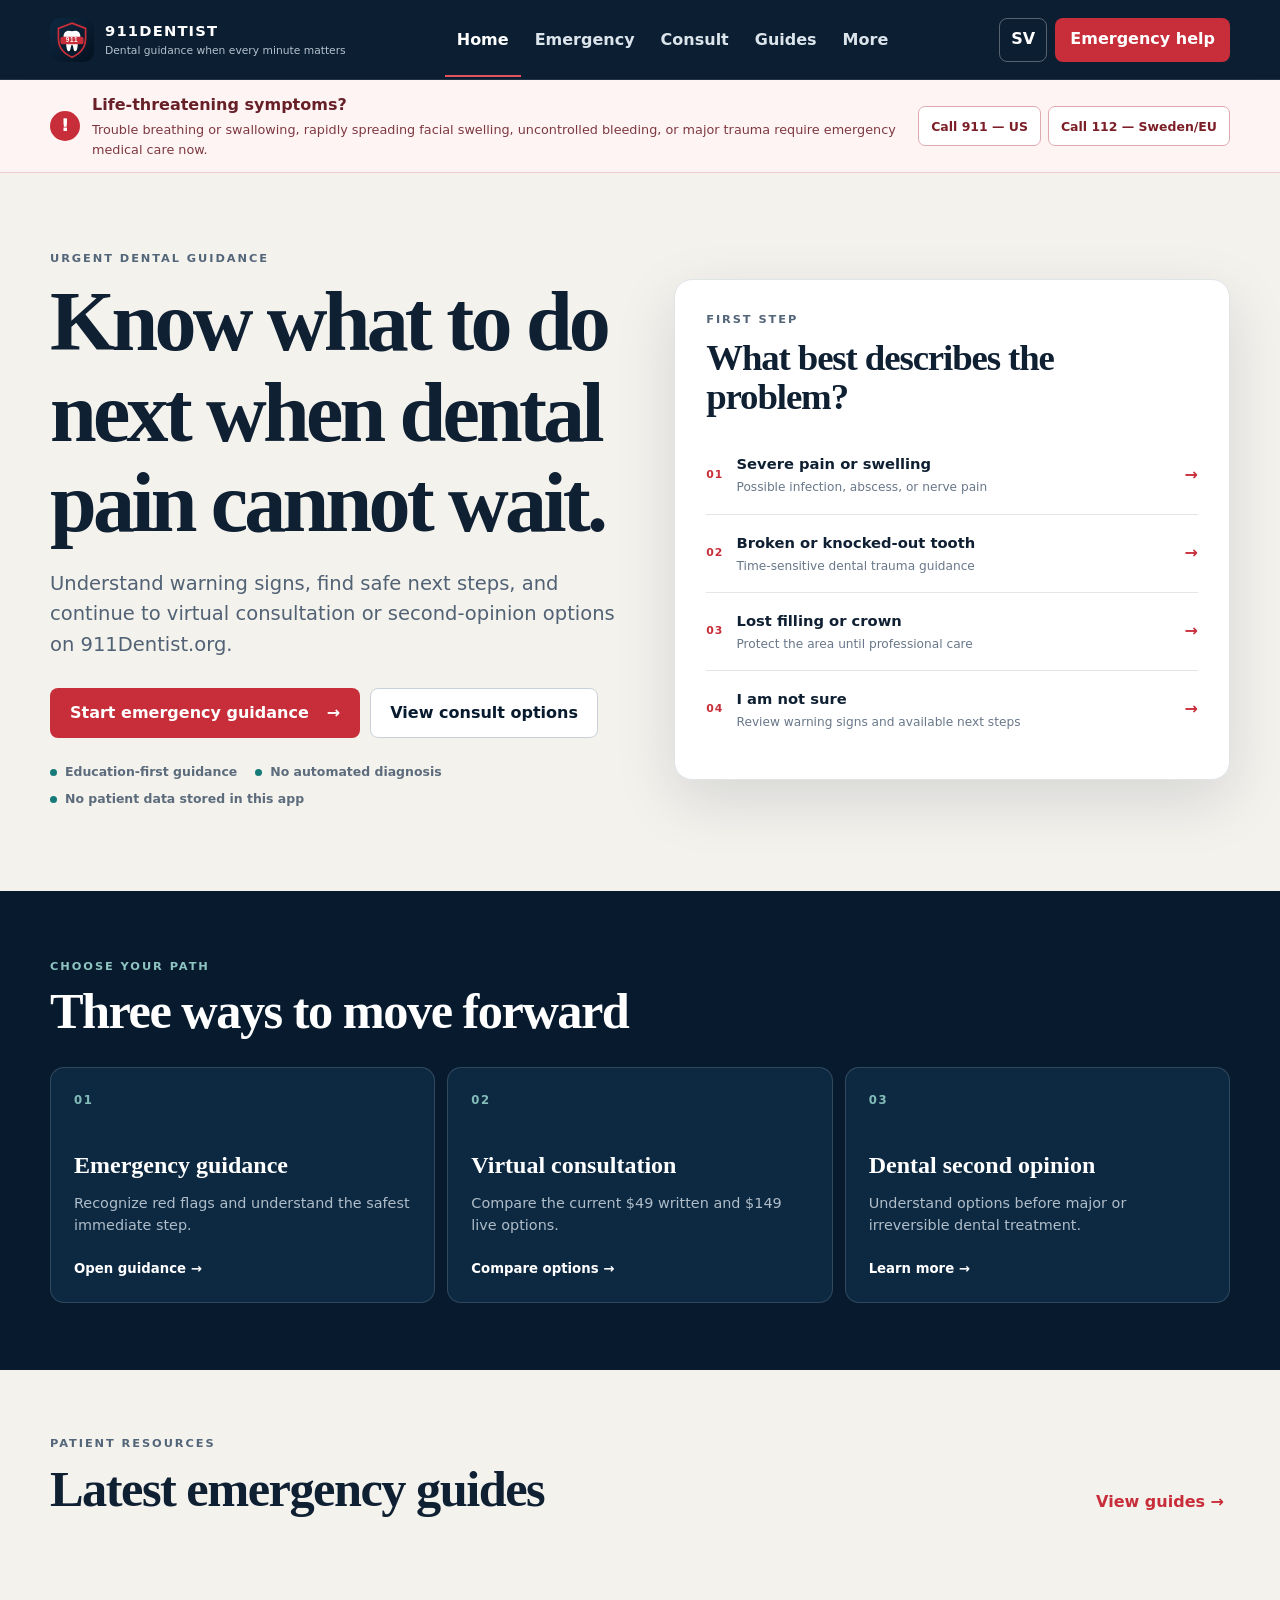
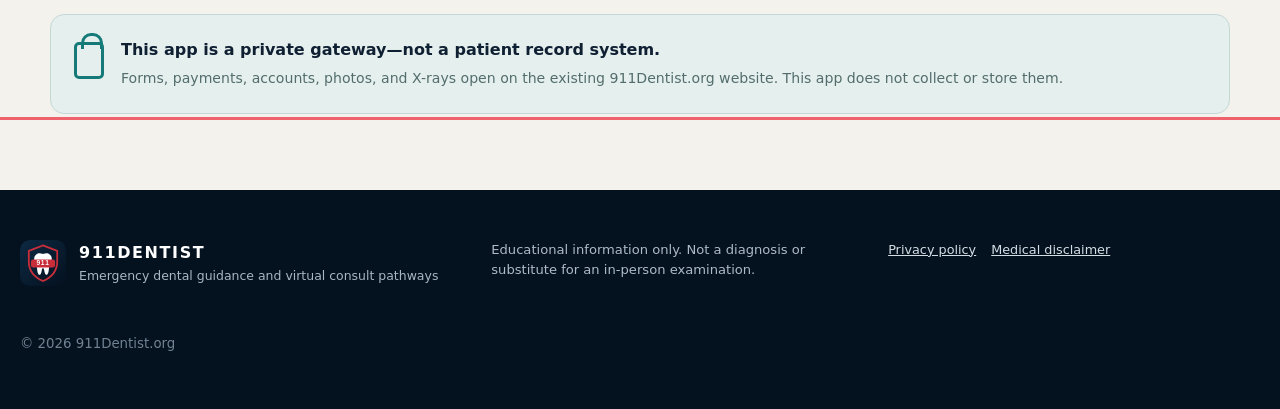
==== index.html @ ff8b6c86 "Add Treatment Plan Decoder card to Guides tab" ====
<!doctype html>
<html lang="en" dir="ltr">
<head>
  <meta charset="UTF-8">
  <meta name="viewport" content="width=device-width, initial-scale=1, viewport-fit=cover">
  <meta name="theme-color" content="#071a2e">
  <meta name="description" content="Installable access to 911Dentist emergency dental guidance, virtual consults, second opinions, and patient resources.">
  <meta name="robots" content="noindex,follow">
  <meta name="referrer" content="strict-origin-when-cross-origin">
  <meta http-equiv="Content-Security-Policy" content="default-src 'self'; img-src 'self' https://911dentist.org data:; style-src 'self'; script-src 'self'; connect-src 'self' https://911dentist.org; font-src 'self'; object-src 'none'; base-uri 'self'; form-action 'none'; upgrade-insecure-requests">
  <meta property="og:title" content="911Dentist — Emergency Dental Guidance">
  <meta property="og:description" content="Know what to do next when dental pain cannot wait.">
  <meta property="og:type" content="website">
  <link rel="canonical" href="https://911dentist.org/">
  <link rel="manifest" href="manifest.webmanifest">
  <link rel="icon" href="icons/icon.svg" type="image/svg+xml">
  <link rel="apple-touch-icon" sizes="180x180" href="icons/apple-touch-icon.png">
  <link rel="stylesheet" href="styles.css">
  <title>911Dentist — Emergency Dental Guidance</title>
</head>
<body>
  <a class="skip-link" href="#main" data-i18n="skip">Skip to content</a>

  <header class="site-header">
    <button class="brand" data-view="home" aria-label="911Dentist home">
      <img src="icons/icon.svg" alt="" width="44" height="44">
      <span><b>911DENTIST</b><small data-i18n="brandLine">Dental guidance when every minute matters</small></span>
    </button>
    <nav class="desktop-nav" aria-label="Primary navigation"></nav>
    <div class="header-actions">
      <button id="languageToggle" class="language-toggle" aria-label="Byt språk till svenska">SV</button>
      <button class="header-help" data-view="emergency" data-i18n="helpNow">Emergency help</button>
    </div>
  </header>

  <main id="main" tabindex="-1">
    <section id="home" class="view active" aria-labelledby="homeTitle">
      <aside class="critical-banner" aria-labelledby="criticalTitle">
        <div class="section-wrap critical-inner">
          <span class="critical-mark" aria-hidden="true">!</span>
          <div>
            <b id="criticalTitle" data-i18n="criticalTitle">Life-threatening symptoms?</b>
            <p data-i18n="criticalCopy">Trouble breathing or swallowing, rapidly spreading facial swelling, uncontrolled bleeding, or major trauma require emergency medical care now.</p>
          </div>
          <div class="emergency-numbers">
            <a href="tel:911" data-i18n="call911">Call 911 — US</a>
            <a href="tel:112" data-i18n="call112">Call 112 — Sweden/EU</a>
          </div>
        </div>
      </aside>

      <div class="hero section-wrap">
        <div class="hero-copy">
          <p class="eyebrow" data-i18n="urgentGuidance">URGENT DENTAL GUIDANCE</p>
          <h1 id="homeTitle" data-i18n="heroTitle">Know what to do next when dental pain cannot wait.</h1>
          <p class="lead" data-i18n="heroCopy">Understand warning signs, find safe next steps, and continue to virtual consultation or second-opinion options on 911Dentist.org.</p>
          <div class="button-row">
            <button class="button primary" data-view="emergency"><span data-i18n="startEmergency">Start emergency guidance</span><span aria-hidden="true">→</span></button>
            <button class="button secondary" data-view="consult" data-i18n="consultOptions">View consult options</button>
          </div>
          <ul class="trust-list" aria-label="App privacy and safety">
            <li data-i18n="trustEducation">Education-first guidance</li>
            <li data-i18n="trustNoDiagnosis">No automated diagnosis</li>
            <li data-i18n="trustNoData">No patient data stored in this app</li>
          </ul>
        </div>

        <div class="decision-panel" aria-labelledby="decisionTitle">
          <p class="panel-label" data-i18n="firstStep">FIRST STEP</p>
          <h2 id="decisionTitle" data-i18n="decisionTitle">What best describes the problem?</h2>
          <div class="quick-list">
            <a href="https://911dentist.org/tooth-pain/" target="_blank" rel="noopener">
              <span class="number">01</span><span><b data-i18n="painSwelling">Severe pain or swelling</b><small data-i18n="painSwellingCopy">Possible infection, abscess, or nerve pain</small></span><span aria-hidden="true">→</span>
            </a>
            <a href="https://911dentist.org/broken-tooth/" target="_blank" rel="noopener">
              <span class="number">02</span><span><b data-i18n="brokenTooth">Broken or knocked-out tooth</b><small data-i18n="brokenToothCopy">Time-sensitive dental trauma guidance</small></span><span aria-hidden="true">→</span>
            </a>
            <a href="https://911dentist.org/lost-filling-or-crown/" target="_blank" rel="noopener">
              <span class="number">03</span><span><b data-i18n="lostRestoration">Lost filling or crown</b><small data-i18n="lostRestorationCopy">Protect the area until professional care</small></span><span aria-hidden="true">→</span>
            </a>
            <button data-view="emergency">
              <span class="number">04</span><span><b data-i18n="notSure">I am not sure</b><small data-i18n="notSureCopy">Review warning signs and available next steps</small></span><span aria-hidden="true">→</span>
            </button>
          </div>
        </div>
      </div>

      <section class="path-section" aria-labelledby="pathTitle">
        <div class="section-wrap">
          <p class="eyebrow light" data-i18n="choosePath">CHOOSE YOUR PATH</p>
          <h2 id="pathTitle" data-i18n="pathTitle">Three ways to move forward</h2>
          <div class="path-grid">
            <button class="path-card" data-view="emergency">
              <span class="line-icon" aria-hidden="true">01</span>
              <b data-i18n="emergencyGuidance">Emergency guidance</b>
              <p data-i18n="emergencyGuidanceCopy">Recognize red flags and understand the safest immediate step.</p>
              <span class="card-link"><span data-i18n="openGuidance">Open guidance</span> →</span>
            </button>
            <button class="path-card" data-view="consult">
              <span class="line-icon" aria-hidden="true">02</span>
              <b data-i18n="virtualConsult">Virtual consultation</b>
              <p data-i18n="virtualConsultCopy">Compare the current $49 written and $149 live options.</p>
              <span class="card-link"><span data-i18n="compareOptions">Compare options</span> →</span>
            </button>
            <a class="path-card" href="https://911dentist.org/dental-second-opinion/" target="_blank" rel="noopener">
              <span class="line-icon" aria-hidden="true">03</span>
              <b data-i18n="secondOpinion">Dental second opinion</b>
              <p data-i18n="secondOpinionCopy">Understand options before major or irreversible dental treatment.</p>
              <span class="card-link"><span data-i18n="learnMore">Learn more</span> →</span>
            </a>
          </div>
        </div>
      </section>

      <section class="section-wrap guide-preview" aria-labelledby="latestTitle">
        <div class="section-heading">
          <div><p class="eyebrow" data-i18n="patientResources">PATIENT RESOURCES</p><h2 id="latestTitle" data-i18n="latestGuides">Latest emergency guides</h2></div>
          <button class="text-button" data-view="guides"><span data-i18n="viewGuides">View guides</span> →</button>
        </div>
        <div id="featuredGuides" class="guide-grid" aria-live="polite"></div>
      </section>

      <section class="section-wrap privacy-strip">
        <div class="privacy-mark" aria-hidden="true"></div>
        <div><b data-i18n="privateTitle">This app is a private gateway—not a patient record system.</b><p data-i18n="privateCopy">Forms, payments, accounts, photos, and X-rays open on the existing 911Dentist.org website. This app does not collect or store them.</p></div>
      </section>
    </section>

    <section id="emergency" class="view section-wrap page-view" aria-labelledby="emergencyTitle">
      <p class="eyebrow red" data-i18n="safetyFirst">SAFETY FIRST</p>
      <h1 id="emergencyTitle" data-i18n="emergencyTitle">Is this a dental emergency?</h1>
      <p class="lead narrow" data-i18n="emergencyIntro">Use these general warning signs to choose your next step. This information does not diagnose your condition.</p>

      <div class="danger-card">
        <span class="critical-mark large" aria-hidden="true">!</span>
        <div><h2 data-i18n="getMedicalHelp">Get emergency medical help now</h2><p data-i18n="getMedicalHelpCopy">Call emergency services or go to the nearest emergency department for breathing or swallowing difficulty, facial swelling affecting the airway, uncontrolled bleeding, major facial trauma, or symptoms that feel life-threatening.</p></div>
        <div class="emergency-numbers vertical"><a href="tel:911" data-i18n="call911">Call 911 — US</a><a href="tel:112" data-i18n="call112">Call 112 — Sweden/EU</a></div>
      </div>

      <div class="section-heading page-heading"><div><p class="eyebrow" data-i18n="dentalNextStep">DENTAL NEXT STEP</p><h2 data-i18n="chooseSituation">Choose the closest situation</h2></div></div>
      <div class="condition-grid">
        <a href="https://911dentist.org/tooth-pain/" target="_blank" rel="noopener"><span>01</span><h3 data-i18n="toothPain">Tooth pain</h3><p data-i18n="toothPainCopy">Severe, persistent, throbbing, or night pain.</p><b><span data-i18n="readGuide">Read guide</span> →</b></a>
        <a href="https://911dentist.org/tooth-infection/" target="_blank" rel="noopener"><span>02</span><h3 data-i18n="infectionSwelling">Infection or swelling</h3><p data-i18n="infectionSwellingCopy">Swelling, drainage, fever, bad taste, or worsening pain.</p><b><span data-i18n="readGuide">Read guide</span> →</b></a>
        <a href="https://911dentist.org/broken-tooth/" target="_blank" rel="noopener"><span>03</span><h3 data-i18n="brokenTrauma">Broken tooth or trauma</h3><p data-i18n="brokenTraumaCopy">Cracks, fractures, or a knocked-out tooth.</p><b><span data-i18n="readGuide">Read guide</span> →</b></a>
        <a href="https://911dentist.org/lost-filling-or-crown/" target="_blank" rel="noopener"><span>04</span><h3 data-i18n="lostFilling">Lost filling or crown</h3><p data-i18n="lostFillingCopy">A missing restoration, sensitivity, or sharp edge.</p><b><span data-i18n="readGuide">Read guide</span> →</b></a>
      </div>

      <section class="temporary-steps" aria-labelledby="temporaryTitle">
        <div><p class="eyebrow light" data-i18n="untilCare">UNTIL YOU RECEIVE CARE</p><h2 id="temporaryTitle" data-i18n="temporaryTitle">General temporary steps</h2></div>
        <ol>
          <li><span>1</span><p data-i18n="stepRinse">Rinse gently with warm water.</p></li>
          <li><span>2</span><p data-i18n="stepChew">Avoid chewing on the affected side.</p></li>
          <li><span>3</span><p data-i18n="stepCold">Use a cold compress on the outside of the face for swelling.</p></li>
          <li><span>4</span><p data-i18n="stepAspirin">Do not place aspirin directly on the tooth or gums.</p></li>
        </ol>
        <p class="safety-note" data-i18n="temporaryDisclaimer">These are temporary educational measures, not treatment. Do not delay urgent professional care.</p>
      </section>

      <div class="center-actions">
        <a class="button primary" href="https://911dentist.org/emergency-dentist/" target="_blank" rel="noopener" data-i18n="continueEmergency">Continue on 911Dentist.org</a>
        <button class="button secondary" data-view="consult" data-i18n="consultOptions">View consult options</button>
      </div>
    </section>

    <section id="consult" class="view section-wrap page-view" aria-labelledby="consultTitle">
      <p class="eyebrow red" data-i18n="professionalGuidance">PROFESSIONAL GUIDANCE</p>
      <h1 id="consultTitle" data-i18n="consultTitle">Choose your consultation path</h1>
      <p class="lead narrow" data-i18n="consultIntro">Review the current options here. Payment, intake, and any uploads continue securely on 911Dentist.org.</p>

      <div class="pricing-grid">
        <article class="price-card">
          <p class="price-label" data-i18n="flexible">FLEXIBLE OPTION</p>
          <h2 data-i18n="simpleConsult">Simple Consult</h2>
          <p class="price"><span>$</span>49 <small data-i18n="oneTime">one-time</small></p>
          <p data-i18n="simpleIntro">Submit symptoms and photos for written guidance—no live call required.</p>
          <ul><li data-i18n="simpleItem1">Written response within hours</li><li data-i18n="simpleItem2">Urgency and next-step guidance</li><li data-i18n="simpleItem3">Best for mild or non-urgent concerns</li></ul>
          <a class="button secondary full" href="https://911dentist.org/secure-your-consultation/" target="_blank" rel="noopener" data-i18n="viewSimple">View Simple Consult</a>
        </article>
        <article class="price-card featured">
          <p class="price-label" data-i18n="recommended">RECOMMENDED</p>
          <h2 data-i18n="liveConsult">Live Video Consult</h2>
          <p class="price"><span>$</span>149 <small data-i18n="oneTime">one-time</small></p>
          <p data-i18n="liveIntro">Speak directly with a dentist by video for urgent or more complex concerns.</p>
          <ul><li data-i18n="liveItem1">Live video conversation</li><li data-i18n="liveItem2">Detailed symptom discussion</li><li data-i18n="liveItem3">Guidance on appropriate next steps</li></ul>
          <a class="button primary full" href="https://911dentist.org/secure-your-consultation/" target="_blank" rel="noopener" data-i18n="viewLive">View Live Consult</a>
        </article>
        <article class="price-card snapshot">
          <p class="price-label" data-i18n="beforeTreatment">BEFORE TREATMENT</p>
          <h2 data-i18n="prioritySnapshot">Priority Second Opinion</h2>
          <p class="price"><span>$</span>29 <small data-i18n="currentOption">current option</small></p>
          <p data-i18n="snapshotIntro">For questions about X-rays, treatment plans, root canals, extractions, or implants.</p>
          <ul><li data-i18n="snapshotItem1">Dentist-developed written guidance</li><li data-i18n="snapshotItem2">Treatment-option clarification</li><li data-i18n="snapshotItem3">Does not replace emergency care</li></ul>
          <a class="button secondary full" href="https://911dentist.org/dental-second-opinion/" target="_blank" rel="noopener" data-i18n="viewSecondOpinion">View Second Opinion</a>
        </article>
      </div>

      <div class="handoff-card">
        <div class="privacy-mark" aria-hidden="true"></div>
        <div><b data-i18n="secureHandoff">Secure handoff to 911Dentist.org</b><p data-i18n="secureHandoffCopy">This app does not process payments or accept medical information. The selected option opens the existing website workflow.</p></div>
      </div>
    </section>

    <section id="guides" class="view section-wrap page-view" aria-labelledby="guidesTitle">
      <p class="eyebrow red" data-i18n="learnPrepare">LEARN & PREPARE</p>
      <h1 id="guidesTitle" data-i18n="guidesTitle">Dental emergency guides</h1>
      <p class="lead narrow" data-i18n="guidesIntro">Search recent public articles from 911Dentist.org. Articles currently open in English; the app navigation and safety information are available in English and Swedish.</p>
      <a class="install-card tool-card" href="https://911dentist.org/dental-treatment-plan-decoder/" target="_blank" rel="noopener"><span class="install-arrow" aria-hidden="true">≡</span><span><b data-i18n="planDecoder">Dental Treatment Plan Decoder</b><small data-i18n="planDecoderCopy">Free tool: what each line of your plan means and its typical U.S. price without insurance.</small></span><span aria-hidden="true">→</span></a>
      <label class="search"><span class="sr-only" data-i18n="searchGuides">Search guides</span><input id="guideSearch" type="search" placeholder="Search guides" data-i18n-placeholder="searchGuides" autocomplete="off"><span aria-hidden="true"></span></label>
      <div id="guideGrid" class="guide-grid full-grid" aria-live="polite"></div>
      <div id="guideNotice" class="notice" hidden><p data-i18n="guidesUnavailable">Recent guides are temporarily unavailable here.</p><a class="button primary" href="https://911dentist.org/blog/" target="_blank" rel="noopener" data-i18n="visitBlog">Visit the 911Dentist blog</a></div>
    </section>

    <section id="more" class="view section-wrap page-view" aria-labelledby="moreTitle">
      <p class="eyebrow red" data-i18n="accountInfo">ACCOUNT & INFORMATION</p>
      <h1 id="moreTitle">911Dentist</h1>
      <div class="about-card"><img src="icons/icon.svg" alt="" width="72" height="72"><div><h2 data-i18n="aboutTitle">Clearer decisions in the first moments of a dental emergency.</h2><p data-i18n="aboutCopy">911Dentist provides safety-first educational guidance and optional pathways to virtual consultation and dental second opinions.</p></div></div>

      <button id="installButton" class="install-card"><span class="install-arrow" aria-hidden="true">↓</span><span><b data-i18n="install">Install 911Dentist</b><small data-i18n="installCopy">Add the app to your phone home screen</small></span><span aria-hidden="true">→</span></button>
      <p id="iosInstall" class="help install-help" hidden data-i18n="iosInstall">On iPhone: tap Share, then Add to Home Screen.</p>

      <div class="link-group">
        <h2 data-i18n="patientAccount">Patient account</h2>
        <div class="link-list">
          <a href="https://911dentist.org/patient-registration/" target="_blank" rel="noopener"><span aria-hidden="true">+</span><b data-i18n="createAccount">Create patient account</b><span aria-hidden="true">→</span></a>
          <a href="https://911dentist.org/login/" target="_blank" rel="noopener"><span aria-hidden="true">•</span><b data-i18n="login">Log in</b><span aria-hidden="true">→</span></a>
        </div>
      </div>

      <div class="link-group">
        <h2 data-i18n="moreInformation">More information</h2>
        <div class="link-list">
          <a href="https://911dentist.org/get-the-dental-emergency-survival-guide/" target="_blank" rel="noopener"><span aria-hidden="true">01</span><b data-i18n="freeGuide">Free Dental Emergency Survival Guide</b><span aria-hidden="true">→</span></a>
          <a href="https://911dentist.org/for-dentists/" target="_blank" rel="noopener"><span aria-hidden="true">02</span><b data-i18n="forDentists">For dentists</b><span aria-hidden="true">→</span></a>
          <a href="https://911dentist.org/about/" target="_blank" rel="noopener"><span aria-hidden="true">03</span><b data-i18n="aboutUs">About 911Dentist</b><span aria-hidden="true">→</span></a>
          <a href="https://911dentist.org/contact/" target="_blank" rel="noopener"><span aria-hidden="true">04</span><b data-i18n="contact">Contact</b><span aria-hidden="true">→</span></a>
          <a href="https://911dentist.org/privacy-policy/" target="_blank" rel="noopener"><span aria-hidden="true">05</span><b data-i18n="privacy">Privacy policy</b><span aria-hidden="true">→</span></a>
          <a href="https://911dentist.org/terms-of-service/" target="_blank" rel="noopener"><span aria-hidden="true">06</span><b data-i18n="terms">Terms of service</b><span aria-hidden="true">→</span></a>
          <a href="https://911dentist.org/medical-educational-disclaimer/" target="_blank" rel="noopener"><span aria-hidden="true">07</span><b data-i18n="disclaimer">Medical disclaimer</b><span aria-hidden="true">→</span></a>
        </div>
      </div>
      <p class="version">911Dentist App · Version 1.0</p>
    </section>
  </main>

  <footer class="site-footer">
    <div class="footer-brand"><img src="icons/icon.svg" alt="" width="46" height="46"><div><b>911DENTIST</b><span data-i18n="footerLine">Emergency dental guidance and virtual consult pathways</span></div></div>
    <p data-i18n="footerDisclaimer">Educational information only. Not a diagnosis or substitute for an in-person examination.</p>
    <div><a href="https://911dentist.org/privacy-policy/" target="_blank" rel="noopener" data-i18n="privacy">Privacy policy</a><a href="https://911dentist.org/medical-educational-disclaimer/" target="_blank" rel="noopener" data-i18n="disclaimer">Medical disclaimer</a></div>
    <small>© 2026 911Dentist.org</small>
  </footer>

  <nav class="mobile-nav" aria-label="Mobile navigation"></nav>
  <div id="toast" class="toast" role="status" aria-live="polite"></div>
  <script src="app.js" defer></script>
</body>
</html>
---- styles.css ----
:root{--navy:#071a2e;--navy-2:#0d2942;--navy-3:#123a59;--red:#c82e3a;--red-dark:#9e1f2a;--teal:#167b78;--paper:#f4f2ed;--white:#fff;--ink:#102033;--muted:#5d6c7c;--line:#d8dee3;--soft:#e9eef0;--radius:18px;--shadow:0 20px 60px rgba(7,26,46,.13)}
*{box-sizing:border-box}html{scroll-behavior:smooth}body{margin:0;background:var(--paper);color:var(--ink);font-family:Inter,ui-sans-serif,system-ui,-apple-system,"Segoe UI",Arial,sans-serif;line-height:1.55}button,input{font:inherit}button,a{touch-action:manipulation}a{color:inherit}.skip-link{position:fixed;z-index:200;top:-100px;left:1rem;background:#fff;padding:.75rem 1rem;border:2px solid var(--navy)}.skip-link:focus{top:1rem}.sr-only{position:absolute;width:1px;height:1px;padding:0;margin:-1px;overflow:hidden;clip:rect(0,0,0,0);white-space:nowrap;border:0}
.site-header{height:76px;display:flex;align-items:center;justify-content:space-between;padding:0 max(18px,calc((100vw - 1180px)/2));background:rgba(7,26,46,.98);color:#fff;position:sticky;top:0;z-index:60;border-bottom:1px solid rgba(255,255,255,.1);backdrop-filter:blur(12px)}.brand{border:0;background:none;color:#fff;display:flex;align-items:center;gap:11px;text-align:left;cursor:pointer;padding:0}.brand img{border-radius:10px}.brand b{display:block;font-size:.92rem;letter-spacing:.08em}.brand small{display:none;color:#b5c2cf;font-size:.67rem}.header-actions{display:flex;align-items:center;gap:8px}.language-toggle,.header-help{min-height:44px;border-radius:8px;font-weight:850;cursor:pointer}.language-toggle{min-width:48px;border:1px solid rgba(255,255,255,.3);background:transparent;color:#fff}.header-help{display:none;border:0;background:var(--red);color:#fff;padding:0 15px}.desktop-nav{display:none;gap:2px}.desktop-nav button{color:#dce4eb;background:transparent;border:0;border-bottom:2px solid transparent;padding:26px 12px 23px;cursor:pointer;font-weight:750}.desktop-nav button.active{color:#fff;border-color:#e4545f}
.section-wrap{width:min(1180px,calc(100% - 36px));margin-inline:auto}.view{display:none}.view.active{display:block}.critical-banner{background:#fff4f4;border-bottom:1px solid #efcbd0;color:#672028}.critical-inner{display:grid;grid-template-columns:auto 1fr;gap:12px;align-items:center;padding-block:13px}.critical-inner p{font-size:.8rem;margin:2px 0 0;color:#7d3940}.critical-mark{width:30px;height:30px;display:grid;place-items:center;border-radius:50%;background:var(--red);color:#fff;font-weight:950}.critical-mark.large{width:48px;height:48px;font-size:1.5rem}.emergency-numbers{display:none;gap:7px}.emergency-numbers a{background:#fff;color:#7c1e27;border:1px solid #deaab0;min-height:40px;display:inline-flex;align-items:center;justify-content:center;padding:0 12px;border-radius:7px;text-decoration:none;font-size:.78rem;font-weight:850}.emergency-numbers.vertical{display:flex;flex-direction:column;min-width:170px}
.hero{padding:50px 0 58px;display:grid;gap:34px}.hero-copy{align-self:center}.eyebrow,.panel-label{font-size:.71rem;letter-spacing:.17em;font-weight:900;color:#536579;margin:0 0 9px}.eyebrow.red{color:var(--red)}.eyebrow.light{color:#8ec5c2}h1,h2{font-family:Georgia,"Times New Roman",serif;line-height:1.08;margin:0}h1{font-size:clamp(2.55rem,8vw,5.25rem);letter-spacing:-.045em}h2{font-size:clamp(1.85rem,4.5vw,3.15rem);letter-spacing:-.03em}.lead{font-size:clamp(1rem,2vw,1.22rem);color:#516275;max-width:680px;margin:20px 0 0}.lead.narrow{max-width:780px}.button-row{display:flex;flex-wrap:wrap;gap:10px;margin-top:28px}.button{min-height:50px;display:inline-flex;align-items:center;justify-content:center;gap:18px;border-radius:8px;padding:0 19px;text-decoration:none;border:1px solid transparent;font-weight:850;cursor:pointer}.button.primary{background:var(--red);color:#fff}.button.primary:hover{background:var(--red-dark)}.button.secondary{background:#fff;color:var(--navy);border-color:#c9d1d8}.button.full{width:100%;margin-top:auto}.trust-list{display:flex;flex-wrap:wrap;gap:8px 18px;padding:0;margin:24px 0 0;list-style:none;color:#5c6c7c;font-size:.78rem;font-weight:700}.trust-list li::before{content:"";display:inline-block;width:7px;height:7px;border-radius:50%;background:var(--teal);margin-right:8px}
.decision-panel{background:#fff;border:1px solid #dfe4e7;border-radius:var(--radius);padding:25px;box-shadow:var(--shadow)}.decision-panel h2{font-size:clamp(1.6rem,4vw,2.3rem);margin-bottom:19px}.quick-list{display:grid}.quick-list>a,.quick-list>button{display:grid;grid-template-columns:auto 1fr auto;align-items:center;gap:13px;min-height:78px;border:0;border-top:1px solid #e2e6e9;background:transparent;text-align:left;text-decoration:none;padding:12px 0;cursor:pointer;color:var(--ink)}.quick-list>a:first-child{border-top:0}.quick-list .number{font-size:.68rem;letter-spacing:.1em;color:var(--red);font-weight:900}.quick-list b,.quick-list small{display:block}.quick-list b{font-size:.92rem}.quick-list small{font-size:.76rem;color:#687789;margin-top:2px}.quick-list>a>span:last-child,.quick-list>button>span:last-child{color:var(--red);font-weight:900}
.path-section{background:var(--navy);color:#fff;padding:67px 0}.path-section h2{max-width:680px}.path-grid{display:grid;gap:12px;margin-top:28px}.path-card{min-height:230px;border:1px solid rgba(255,255,255,.15);background:var(--navy-2);color:#fff;text-align:left;padding:23px;border-radius:14px;text-decoration:none;cursor:pointer;display:flex;flex-direction:column;align-items:flex-start}.path-card:hover{border-color:#dc5e67;transform:translateY(-2px)}.line-icon{font-size:.73rem;color:#82bbb8;letter-spacing:.14em;font-weight:900;margin-bottom:38px}.path-card>b{font-family:Georgia,serif;font-size:1.5rem}.path-card p{color:#afbdc9;font-size:.9rem;margin:8px 0 22px}.card-link{color:#fff;font-size:.83rem;font-weight:850;margin-top:auto}
.guide-preview{padding:65px 0 76px}.section-heading{display:flex;align-items:end;justify-content:space-between;gap:20px;margin-bottom:22px}.text-button{border:0;background:none;color:var(--red);font-weight:850;cursor:pointer;white-space:nowrap}.guide-grid{display:grid;grid-template-columns:1fr;gap:16px}.guide-card{background:#fff;border-radius:14px;overflow:hidden;border:1px solid #dfe4e7;box-shadow:0 9px 30px rgba(7,26,46,.06)}.guide-image{aspect-ratio:16/8.7;background:linear-gradient(135deg,var(--navy-3),var(--navy));overflow:hidden;position:relative}.guide-image img{width:100%;height:100%;object-fit:cover}.fallback-mark{position:absolute;inset:0;display:grid;place-items:center;color:#fff;font-family:Georgia,serif;font-size:2.5rem;font-weight:900}.guide-body{padding:18px}.guide-body small{display:block;color:var(--red);font-size:.68rem;font-weight:850;letter-spacing:.08em;text-transform:uppercase}.guide-body h3{font-family:Georgia,serif;font-size:1.24rem;line-height:1.18;margin:7px 0}.guide-body p{color:#647384;font-size:.84rem;margin:0;display:-webkit-box;-webkit-line-clamp:2;-webkit-box-orient:vertical;overflow:hidden}.guide-body a{display:inline-block;color:var(--red);font-weight:850;text-decoration:none;margin-top:14px}.skeleton{min-height:310px;border-radius:14px;background:linear-gradient(90deg,#fff,#e9edef,#fff);background-size:200% 100%;animation:shimmer 1.4s infinite}@keyframes shimmer{to{background-position:-200% 0}}.empty-state{grid-column:1/-1;background:#fff;border:1px solid var(--line);padding:28px;border-radius:12px;color:var(--muted)}
.privacy-strip,.handoff-card{background:#e5efee;border:1px solid #c4d9d7;border-radius:14px;padding:23px;display:flex;gap:17px;align-items:flex-start;margin-bottom:76px}.privacy-strip b,.handoff-card b{display:block}.privacy-strip p,.handoff-card p{margin:5px 0 0;color:#526d6b;font-size:.88rem}.privacy-mark{width:30px;height:37px;flex:0 0 30px;border:3px solid var(--teal);border-radius:5px;position:relative;margin-top:4px}.privacy-mark::before{content:"";position:absolute;width:16px;height:13px;border:3px solid var(--teal);border-bottom:0;border-radius:10px 10px 0 0;left:4px;top:-12px}
.page-view{padding-top:55px;padding-bottom:105px;min-height:calc(100vh - 76px)}.page-view>h1{font-size:clamp(2.55rem,7vw,4.8rem);max-width:900px}.danger-card{display:grid;gap:16px;align-items:center;background:#fff3f3;border:1px solid #e7bcc1;border-left:5px solid var(--red);border-radius:13px;padding:23px;margin-top:32px}.danger-card h2{font-size:1.65rem}.danger-card p{margin:7px 0 0;color:#713d43;font-size:.9rem}.page-heading{margin-top:48px}.condition-grid{display:grid;gap:13px}.condition-grid a{background:#fff;border:1px solid var(--line);border-radius:13px;min-height:220px;padding:22px;text-decoration:none;display:flex;flex-direction:column}.condition-grid a>span{color:var(--red);font-size:.7rem;font-weight:900;letter-spacing:.12em}.condition-grid h3{font-family:Georgia,serif;font-size:1.45rem;line-height:1.15;margin:27px 0 8px}.condition-grid p{font-size:.88rem;color:#667687;margin:0}.condition-grid b{color:var(--red);font-size:.8rem;margin-top:auto;padding-top:18px}.temporary-steps{background:var(--navy);color:#fff;border-radius:16px;padding:26px;margin-top:25px}.temporary-steps h2{font-size:2rem}.temporary-steps ol{padding:0;margin:25px 0;list-style:none;display:grid;gap:10px}.temporary-steps li{display:flex;align-items:center;gap:13px;border-top:1px solid rgba(255,255,255,.14);padding-top:10px}.temporary-steps li span{width:28px;height:28px;display:grid;place-items:center;border-radius:50%;background:var(--teal);font-size:.72rem;font-weight:900}.temporary-steps li p{margin:0;color:#d8e1e8}.safety-note{color:#aebcc8;font-size:.8rem;border-top:1px solid rgba(255,255,255,.14);padding-top:17px}.center-actions{display:flex;flex-wrap:wrap;justify-content:center;gap:10px;margin-top:27px}
.pricing-grid{display:grid;gap:15px;margin-top:35px}.price-card{background:#fff;border:1px solid var(--line);border-radius:15px;padding:25px;display:flex;flex-direction:column;min-height:550px}.price-card.featured{border:2px solid var(--red);box-shadow:var(--shadow)}.price-card.snapshot{border-top:5px solid var(--teal)}.price-label{font-size:.66rem;letter-spacing:.14em;font-weight:900;color:var(--red);margin:0 0 17px}.price-card.snapshot .price-label{color:var(--teal)}.price-card h2{font-size:1.75rem}.price{font-size:3.3rem;font-family:Georgia,serif;line-height:1;margin:23px 0 18px}.price>span{font-size:1.1rem;vertical-align:top}.price small{font-family:Inter,system-ui,sans-serif;font-size:.75rem;color:#657486}.price-card>p:not(.price):not(.price-label){color:#5d6d7e;font-size:.9rem}.price-card ul{padding:18px 0 20px;margin:8px 0 22px;list-style:none;border-top:1px solid #e3e7ea}.price-card li{font-size:.84rem;padding:7px 0 7px 24px;position:relative}.price-card li::before{content:"";position:absolute;left:0;top:13px;width:9px;height:5px;border-left:2px solid var(--teal);border-bottom:2px solid var(--teal);transform:rotate(-45deg)}.handoff-card{margin-top:23px;margin-bottom:0}
.search{display:flex;align-items:center;background:#fff;border:1px solid #cbd4db;border-radius:10px;padding-right:16px;margin:28px 0 22px;max-width:650px}.search:focus-within{outline:3px solid rgba(22,123,120,.18);border-color:var(--teal)}.search input{width:100%;min-height:52px;border:0;background:transparent;padding:0 15px;outline:0}.search>span:last-child{width:15px;height:15px;border:2px solid var(--muted);border-radius:50%;position:relative}.search>span:last-child::after{content:"";position:absolute;width:7px;height:2px;background:var(--muted);right:-5px;bottom:-3px;transform:rotate(45deg)}.full-grid{margin-top:4px}.notice{background:#fff;border:1px solid var(--line);padding:22px;border-radius:12px;margin-top:20px}.notice .button{margin-top:8px}
.about-card{display:grid;gap:20px;background:#fff;border:1px solid var(--line);border-radius:15px;padding:24px;margin:26px 0 15px}.about-card img{border-radius:14px}.about-card h2{font-size:1.65rem}.about-card p{margin:8px 0 0;color:#607183}.install-card,.link-list a{width:100%;min-height:66px;background:#fff;border:1px solid var(--line);border-radius:11px;padding:12px 16px;text-decoration:none;display:flex;align-items:center;gap:14px;text-align:left;cursor:pointer}.install-card{color:#fff;background:var(--navy);margin:12px 0}.install-card span:nth-child(2){flex:1}.install-card b,.install-card small{display:block}.install-card small{color:#a9b8c5}.install-arrow{font-size:1.4rem;color:#8fc8c4}.install-help{background:#e5efee;padding:13px;border-radius:8px}.link-group{margin-top:35px}.link-group h2{font-size:1.55rem;margin-bottom:12px}.link-list{display:grid;gap:8px}.link-list a>span:first-child{color:var(--red);font-size:.7rem;font-weight:900}.link-list a b{flex:1}.version{text-align:center;color:#738191;font-size:.76rem;margin-top:35px}
.site-footer{background:#04111f;color:#fff;padding:50px 20px 105px;text-align:center}.footer-brand{display:flex;justify-content:center;align-items:center;gap:13px}.footer-brand img{border-radius:10px}.footer-brand b,.footer-brand span{display:block}.footer-brand b{letter-spacing:.1em}.footer-brand span{color:#a8b7c4;font-size:.78rem}.site-footer p{color:#aebbc6;font-size:.82rem;max-width:620px;margin:20px auto}.site-footer>div:nth-of-type(2){display:flex;justify-content:center;gap:15px;flex-wrap:wrap}.site-footer a{color:#d4dde4;font-size:.8rem}.site-footer small{display:block;color:#718292;margin-top:23px}.mobile-nav{position:fixed;z-index:50;bottom:0;left:0;right:0;display:grid;grid-template-columns:repeat(5,1fr);background:rgba(255,255,255,.98);border-top:1px solid #d3dbe1;padding:5px max(3px,env(safe-area-inset-right)) calc(5px + env(safe-area-inset-bottom)) max(3px,env(safe-area-inset-left));box-shadow:0 -8px 25px rgba(7,26,46,.09)}.mobile-nav button{min-height:56px;border:0;background:transparent;color:#657486;font-size:.63rem;font-weight:750;display:flex;flex-direction:column;align-items:center;justify-content:center;gap:2px;cursor:pointer}.mobile-nav svg{width:20px;height:20px;fill:none;stroke:currentColor;stroke-width:1.8;stroke-linecap:round;stroke-linejoin:round}.mobile-nav button.active{color:var(--red)}.toast{position:fixed;z-index:100;left:50%;bottom:90px;transform:translate(-50%,30px);background:var(--navy);color:#fff;padding:10px 15px;border-radius:8px;opacity:0;pointer-events:none;transition:.2s}.toast.show{opacity:1;transform:translate(-50%,0)}
:focus-visible{outline:3px solid #ef626c;outline-offset:3px}
@media(min-width:650px){.brand small{display:block}.emergency-numbers{display:flex}.critical-inner{grid-template-columns:auto 1fr auto}.guide-grid,.condition-grid{grid-template-columns:repeat(2,1fr)}.path-grid{grid-template-columns:repeat(3,1fr)}.about-card{grid-template-columns:auto 1fr;align-items:start}.danger-card{grid-template-columns:auto 1fr auto}.temporary-steps{padding:35px}.temporary-steps ol{grid-template-columns:repeat(2,1fr)}.pricing-grid{grid-template-columns:repeat(2,1fr)}}
@media(min-width:940px){.site-header{height:80px}.desktop-nav{display:flex}.header-help{display:block}.mobile-nav{display:none}.site-footer{padding-bottom:55px}.hero{grid-template-columns:1.03fr .97fr;align-items:center;padding:77px 0 82px}.decision-panel{padding:31px}.guide-grid{grid-template-columns:repeat(3,1fr)}.condition-grid{grid-template-columns:repeat(4,1fr)}.pricing-grid{grid-template-columns:repeat(3,1fr)}.price-card{min-height:575px}.page-view{padding-top:75px}.site-footer{text-align:left;display:grid;grid-template-columns:1.2fr 1fr 1fr;align-items:start;gap:25px}.footer-brand{justify-content:flex-start}.site-footer p{margin:0}.site-footer>div:nth-of-type(2){justify-content:flex-start}.site-footer small{grid-column:1/-1}.full-grid{grid-template-columns:repeat(3,1fr)}}
@media(prefers-reduced-motion:reduce){*{scroll-behavior:auto!important;animation:none!important;transition:none!important}}
.tool-card{margin:26px 0 0;max-width:650px}
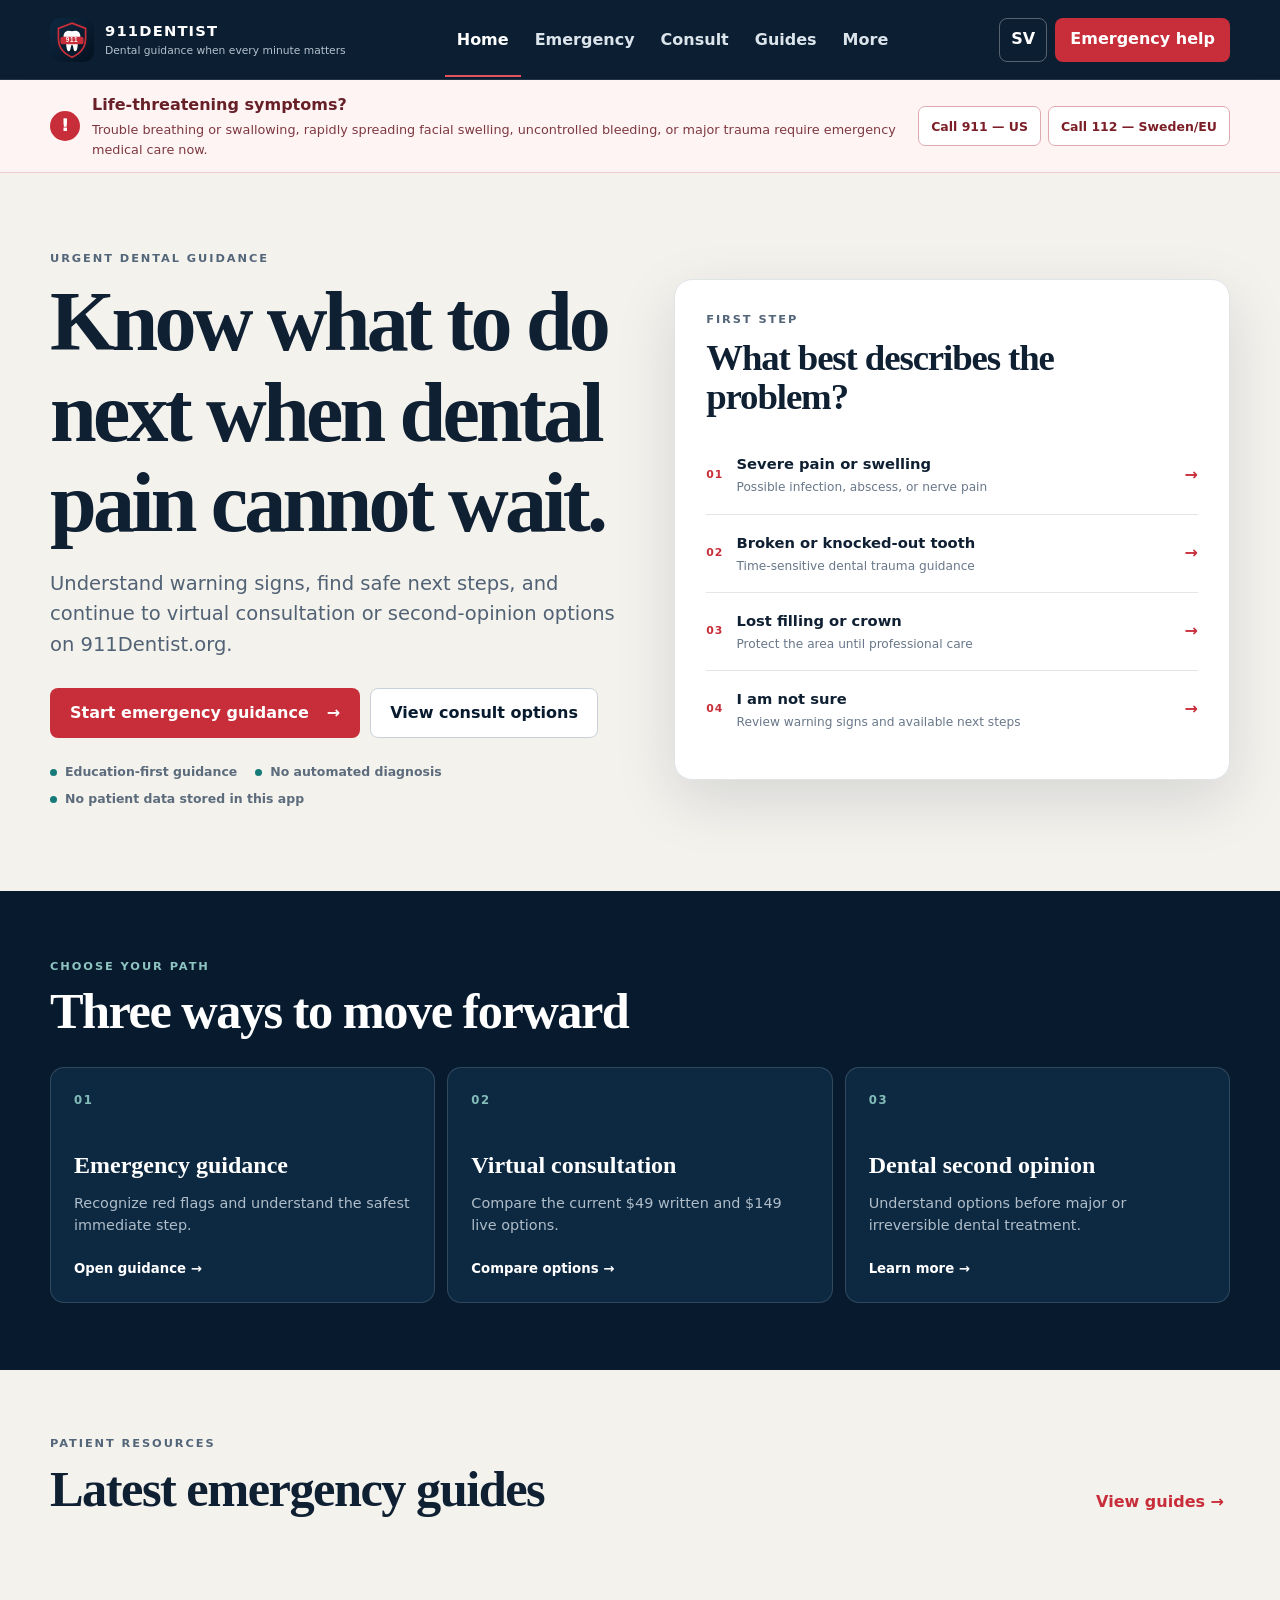
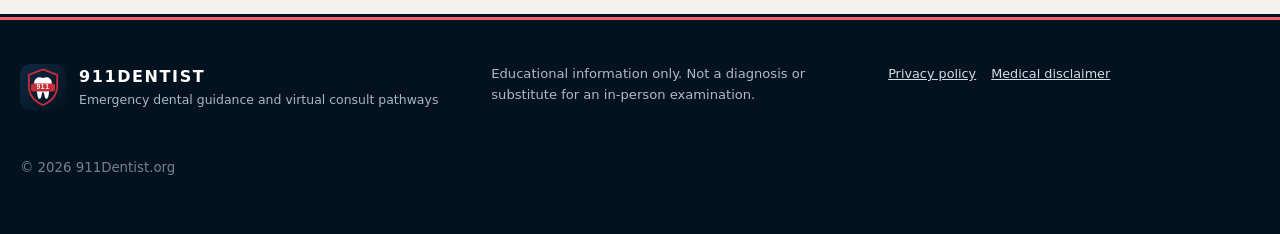
==== commit 6e613ebd: "Remove private-gateway strip from home screen" ====
--- a/index.html
+++ b/index.html
@@ -118,11 +118,6 @@
           <button class="text-button" data-view="guides"><span data-i18n="viewGuides">View guides</span> →</button>
         </div>
         <div id="featuredGuides" class="guide-grid" aria-live="polite"></div>
-      </section>
-
-      <section class="section-wrap privacy-strip">
-        <div class="privacy-mark" aria-hidden="true"></div>
-        <div><b data-i18n="privateTitle">This app is a private gateway—not a patient record system.</b><p data-i18n="privateCopy">Forms, payments, accounts, photos, and X-rays open on the existing 911Dentist.org website. This app does not collect or store them.</p></div>
       </section>
     </section>
 
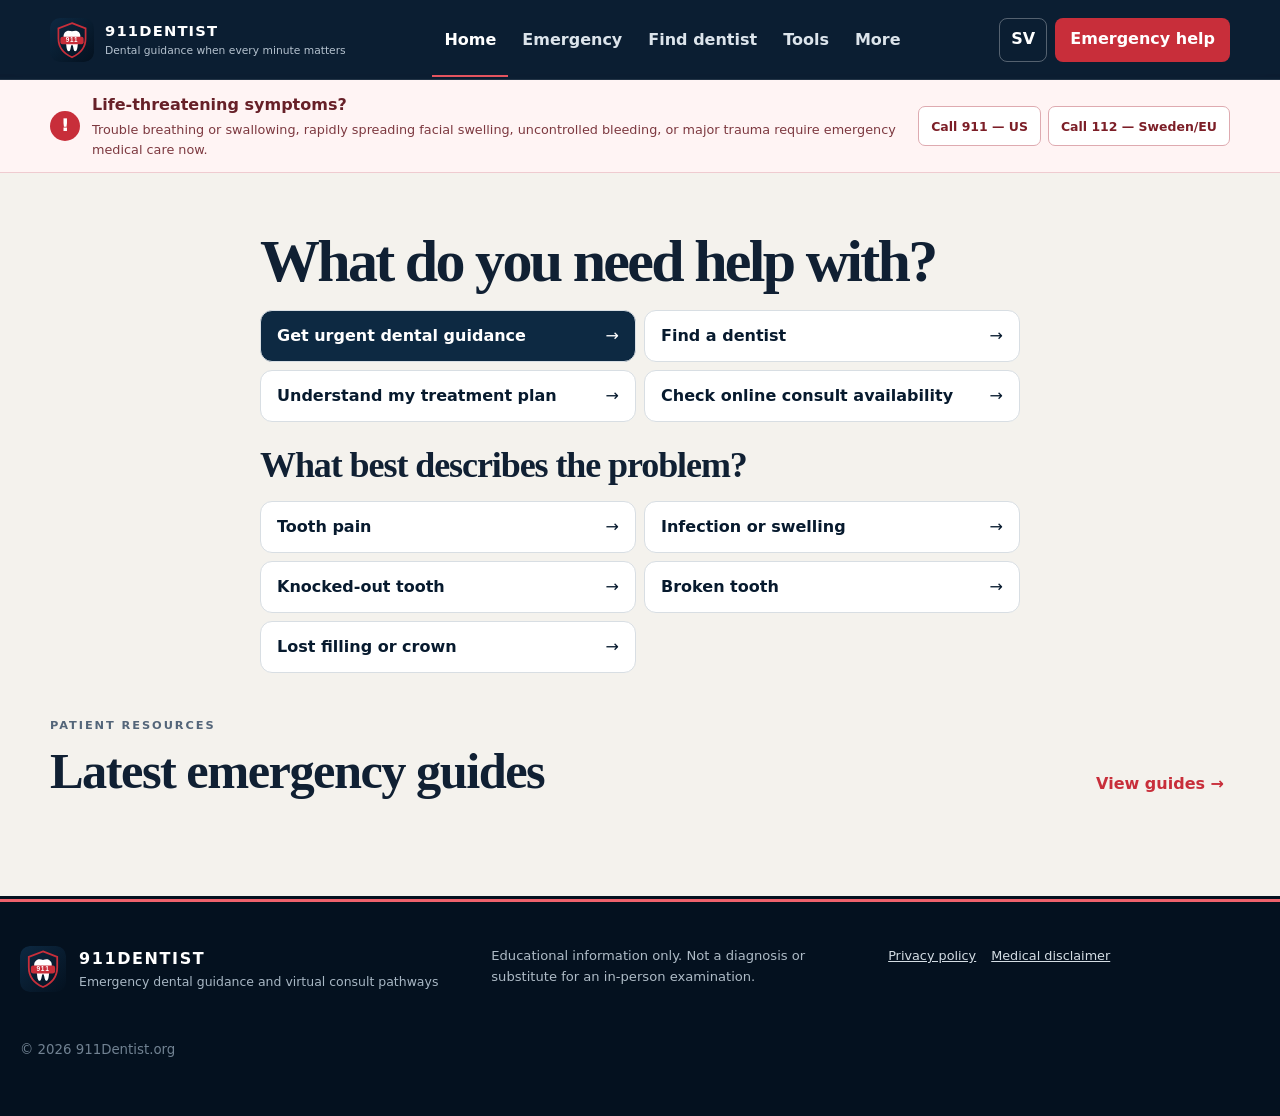
==== commit 685bf768: "Simplify dental app navigation and correct consult handoffs" ====
--- a/index.html
+++ b/index.html
@@ -49,68 +49,23 @@
         </div>
       </aside>
 
-      <div class="hero section-wrap">
-        <div class="hero-copy">
-          <p class="eyebrow" data-i18n="urgentGuidance">URGENT DENTAL GUIDANCE</p>
-          <h1 id="homeTitle" data-i18n="heroTitle">Know what to do next when dental pain cannot wait.</h1>
-          <p class="lead" data-i18n="heroCopy">Understand warning signs, find safe next steps, and continue to virtual consultation or second-opinion options on 911Dentist.org.</p>
-          <div class="button-row">
-            <button class="button primary" data-view="emergency"><span data-i18n="startEmergency">Start emergency guidance</span><span aria-hidden="true">→</span></button>
-            <button class="button secondary" data-view="consult" data-i18n="consultOptions">View consult options</button>
-          </div>
-          <ul class="trust-list" aria-label="App privacy and safety">
-            <li data-i18n="trustEducation">Education-first guidance</li>
-            <li data-i18n="trustNoDiagnosis">No automated diagnosis</li>
-            <li data-i18n="trustNoData">No patient data stored in this app</li>
-          </ul>
-        </div>
-
-        <div class="decision-panel" aria-labelledby="decisionTitle">
-          <p class="panel-label" data-i18n="firstStep">FIRST STEP</p>
-          <h2 id="decisionTitle" data-i18n="decisionTitle">What best describes the problem?</h2>
-          <div class="quick-list">
-            <a href="https://911dentist.org/tooth-pain/" target="_blank" rel="noopener">
-              <span class="number">01</span><span><b data-i18n="painSwelling">Severe pain or swelling</b><small data-i18n="painSwellingCopy">Possible infection, abscess, or nerve pain</small></span><span aria-hidden="true">→</span>
-            </a>
-            <a href="https://911dentist.org/broken-tooth/" target="_blank" rel="noopener">
-              <span class="number">02</span><span><b data-i18n="brokenTooth">Broken or knocked-out tooth</b><small data-i18n="brokenToothCopy">Time-sensitive dental trauma guidance</small></span><span aria-hidden="true">→</span>
-            </a>
-            <a href="https://911dentist.org/lost-filling-or-crown/" target="_blank" rel="noopener">
-              <span class="number">03</span><span><b data-i18n="lostRestoration">Lost filling or crown</b><small data-i18n="lostRestorationCopy">Protect the area until professional care</small></span><span aria-hidden="true">→</span>
-            </a>
-            <button data-view="emergency">
-              <span class="number">04</span><span><b data-i18n="notSure">I am not sure</b><small data-i18n="notSureCopy">Review warning signs and available next steps</small></span><span aria-hidden="true">→</span>
-            </button>
-          </div>
-        </div>
-      </div>
-
-      <section class="path-section" aria-labelledby="pathTitle">
-        <div class="section-wrap">
-          <p class="eyebrow light" data-i18n="choosePath">CHOOSE YOUR PATH</p>
-          <h2 id="pathTitle" data-i18n="pathTitle">Three ways to move forward</h2>
-          <div class="path-grid">
-            <button class="path-card" data-view="emergency">
-              <span class="line-icon" aria-hidden="true">01</span>
-              <b data-i18n="emergencyGuidance">Emergency guidance</b>
-              <p data-i18n="emergencyGuidanceCopy">Recognize red flags and understand the safest immediate step.</p>
-              <span class="card-link"><span data-i18n="openGuidance">Open guidance</span> →</span>
-            </button>
-            <button class="path-card" data-view="consult">
-              <span class="line-icon" aria-hidden="true">02</span>
-              <b data-i18n="virtualConsult">Virtual consultation</b>
-              <p data-i18n="virtualConsultCopy">Compare the current $49 written and $149 live options.</p>
-              <span class="card-link"><span data-i18n="compareOptions">Compare options</span> →</span>
-            </button>
-            <a class="path-card" href="https://911dentist.org/dental-second-opinion/" target="_blank" rel="noopener">
-              <span class="line-icon" aria-hidden="true">03</span>
-              <b data-i18n="secondOpinion">Dental second opinion</b>
-              <p data-i18n="secondOpinionCopy">Understand options before major or irreversible dental treatment.</p>
-              <span class="card-link"><span data-i18n="learnMore">Learn more</span> →</span>
-            </a>
-          </div>
-        </div>
-      </section>
+      <div class="section-wrap home-tasks">
+        <h1 id="homeTitle" data-i18n="heroTitle">What do you need help with?</h1>
+        <div class="task-list">
+          <button data-view="emergency"><b data-i18n="urgentTask">Get urgent dental guidance</b><span aria-hidden="true">→</span></button>
+          <button data-view="find"><b data-i18n="findDentist">Find a dentist</b><span aria-hidden="true">→</span></button>
+          <button data-view="tools"><b data-i18n="planTask">Understand my treatment plan</b><span aria-hidden="true">→</span></button>
+          <button data-view="consult"><b data-i18n="consultOptions">Check online consult availability</b><span aria-hidden="true">→</span></button>
+        </div>
+        <h2 data-i18n="decisionTitle">What best describes the problem?</h2>
+        <div class="task-list">
+          <a href="https://911dentist.org/tooth-pain/"><b data-i18n="toothPain">Tooth pain</b><span aria-hidden="true">→</span></a>
+          <a href="https://911dentist.org/tooth-infection/"><b data-i18n="infectionSwelling">Infection or swelling</b><span aria-hidden="true">→</span></a>
+          <a href="https://911dentist.org/knocked-out-tooth/"><b data-i18n="knockedOut">Knocked-out tooth</b><span aria-hidden="true">→</span></a>
+          <a href="https://911dentist.org/broken-tooth/"><b data-i18n="brokenOnly">Broken tooth</b><span aria-hidden="true">→</span></a>
+          <a href="https://911dentist.org/lost-filling-or-crown/"><b data-i18n="lostFilling">Lost filling or crown</b><span aria-hidden="true">→</span></a>
+        </div>
+      </div>
 
       <section class="section-wrap guide-preview" aria-labelledby="latestTitle">
         <div class="section-heading">
@@ -134,10 +89,11 @@
 
       <div class="section-heading page-heading"><div><p class="eyebrow" data-i18n="dentalNextStep">DENTAL NEXT STEP</p><h2 data-i18n="chooseSituation">Choose the closest situation</h2></div></div>
       <div class="condition-grid">
-        <a href="https://911dentist.org/tooth-pain/" target="_blank" rel="noopener"><span>01</span><h3 data-i18n="toothPain">Tooth pain</h3><p data-i18n="toothPainCopy">Severe, persistent, throbbing, or night pain.</p><b><span data-i18n="readGuide">Read guide</span> →</b></a>
-        <a href="https://911dentist.org/tooth-infection/" target="_blank" rel="noopener"><span>02</span><h3 data-i18n="infectionSwelling">Infection or swelling</h3><p data-i18n="infectionSwellingCopy">Swelling, drainage, fever, bad taste, or worsening pain.</p><b><span data-i18n="readGuide">Read guide</span> →</b></a>
-        <a href="https://911dentist.org/broken-tooth/" target="_blank" rel="noopener"><span>03</span><h3 data-i18n="brokenTrauma">Broken tooth or trauma</h3><p data-i18n="brokenTraumaCopy">Cracks, fractures, or a knocked-out tooth.</p><b><span data-i18n="readGuide">Read guide</span> →</b></a>
-        <a href="https://911dentist.org/lost-filling-or-crown/" target="_blank" rel="noopener"><span>04</span><h3 data-i18n="lostFilling">Lost filling or crown</h3><p data-i18n="lostFillingCopy">A missing restoration, sensitivity, or sharp edge.</p><b><span data-i18n="readGuide">Read guide</span> →</b></a>
+        <a href="https://911dentist.org/tooth-pain/" target="_blank" rel="noopener"><h3 data-i18n="toothPain">Tooth pain</h3><p data-i18n="toothPainCopy">Severe, persistent, throbbing, or night pain.</p><b><span data-i18n="readGuide">Read guide</span> →</b></a>
+        <a href="https://911dentist.org/tooth-infection/" target="_blank" rel="noopener"><h3 data-i18n="infectionSwelling">Infection or swelling</h3><p data-i18n="infectionSwellingCopy">Swelling, drainage, fever, bad taste, or worsening pain.</p><b><span data-i18n="readGuide">Read guide</span> →</b></a>
+        <a href="https://911dentist.org/broken-tooth/" target="_blank" rel="noopener"><h3 data-i18n="brokenTrauma">Broken tooth or trauma</h3><p data-i18n="brokenTraumaCopy">Cracks and fractures.</p><b><span data-i18n="readGuide">Read guide</span> →</b></a>
+        <a href="https://911dentist.org/lost-filling-or-crown/" target="_blank" rel="noopener"><h3 data-i18n="lostFilling">Lost filling or crown</h3><p data-i18n="lostFillingCopy">A missing restoration, sensitivity, or sharp edge.</p><b><span data-i18n="readGuide">Read guide</span> →</b></a>
+        <a href="https://911dentist.org/knocked-out-tooth/"><h3 data-i18n="knockedOut">Knocked-out tooth</h3><b data-i18n="readGuide">Read guide</b></a>
       </div>
 
       <section class="temporary-steps" aria-labelledby="temporaryTitle">
@@ -152,57 +108,63 @@
       </section>
 
       <div class="center-actions">
-        <a class="button primary" href="https://911dentist.org/emergency-dentist/" target="_blank" rel="noopener" data-i18n="continueEmergency">Continue on 911Dentist.org</a>
-        <button class="button secondary" data-view="consult" data-i18n="consultOptions">View consult options</button>
+        <button class="button primary" data-view="find" data-i18n="findDentist">Find a dentist</button>
+        <button class="button secondary" data-view="guides" data-i18n="viewGuides">View guides</button>
+        <button class="button secondary" data-view="consult" data-i18n="consultOptions">Check online consult availability</button>
       </div>
     </section>
 
     <section id="consult" class="view section-wrap page-view" aria-labelledby="consultTitle">
       <p class="eyebrow red" data-i18n="professionalGuidance">PROFESSIONAL GUIDANCE</p>
-      <h1 id="consultTitle" data-i18n="consultTitle">Choose your consultation path</h1>
-      <p class="lead narrow" data-i18n="consultIntro">Review the current options here. Payment, intake, and any uploads continue securely on 911Dentist.org.</p>
-
-      <div class="pricing-grid">
+      <h1 id="consultTitle" data-i18n="consultTitle">Check online consult availability</h1>
+      <p class="lead narrow" data-i18n="consultIntro">Enter your U.S. ZIP code on 911Dentist.org to check whether a dentist licensed in your state is available.</p>
+
+      <div class="pricing-grid service-grid">
         <article class="price-card">
-          <p class="price-label" data-i18n="flexible">FLEXIBLE OPTION</p>
-          <h2 data-i18n="simpleConsult">Simple Consult</h2>
-          <p class="price"><span>$</span>49 <small data-i18n="oneTime">one-time</small></p>
-          <p data-i18n="simpleIntro">Submit symptoms and photos for written guidance—no live call required.</p>
-          <ul><li data-i18n="simpleItem1">Written response within hours</li><li data-i18n="simpleItem2">Urgency and next-step guidance</li><li data-i18n="simpleItem3">Best for mild or non-urgent concerns</li></ul>
-          <a class="button secondary full" href="https://911dentist.org/secure-your-consultation/" target="_blank" rel="noopener" data-i18n="viewSimple">View Simple Consult</a>
+          <h2 data-i18n="simpleConsult">Dentist Video Review</h2>
+          <p class="price">$69 <small data-i18n="oneTime">one-time</small></p>
+          <p data-i18n="simpleIntro">Get a recorded review from a dentist for a non-urgent question.</p>
+          <a class="button secondary full" href="https://911dentist.org/secure-your-consultation/#vd-simple-consult" data-i18n="viewSimple">Check recorded review availability</a>
         </article>
-        <article class="price-card featured">
-          <p class="price-label" data-i18n="recommended">RECOMMENDED</p>
+        <article class="price-card">
           <h2 data-i18n="liveConsult">Live Video Consult</h2>
-          <p class="price"><span>$</span>149 <small data-i18n="oneTime">one-time</small></p>
-          <p data-i18n="liveIntro">Speak directly with a dentist by video for urgent or more complex concerns.</p>
-          <ul><li data-i18n="liveItem1">Live video conversation</li><li data-i18n="liveItem2">Detailed symptom discussion</li><li data-i18n="liveItem3">Guidance on appropriate next steps</li></ul>
-          <a class="button primary full" href="https://911dentist.org/secure-your-consultation/" target="_blank" rel="noopener" data-i18n="viewLive">View Live Consult</a>
+          <p class="price">$149 <small data-i18n="oneTime">one-time</small></p>
+          <p data-i18n="liveIntro">Speak with a dentist in a live video appointment.</p>
+          <a class="button primary full" href="https://911dentist.org/secure-your-consultation/#vd-video-consult" data-i18n="viewLive">Check live consult availability</a>
         </article>
-        <article class="price-card snapshot">
-          <p class="price-label" data-i18n="beforeTreatment">BEFORE TREATMENT</p>
-          <h2 data-i18n="prioritySnapshot">Priority Second Opinion</h2>
-          <p class="price"><span>$</span>29 <small data-i18n="currentOption">current option</small></p>
-          <p data-i18n="snapshotIntro">For questions about X-rays, treatment plans, root canals, extractions, or implants.</p>
-          <ul><li data-i18n="snapshotItem1">Dentist-developed written guidance</li><li data-i18n="snapshotItem2">Treatment-option clarification</li><li data-i18n="snapshotItem3">Does not replace emergency care</li></ul>
-          <a class="button secondary full" href="https://911dentist.org/dental-second-opinion/" target="_blank" rel="noopener" data-i18n="viewSecondOpinion">View Second Opinion</a>
-        </article>
-      </div>
-
-      <div class="handoff-card">
-        <div class="privacy-mark" aria-hidden="true"></div>
-        <div><b data-i18n="secureHandoff">Secure handoff to 911Dentist.org</b><p data-i18n="secureHandoffCopy">This app does not process payments or accept medical information. The selected option opens the existing website workflow.</p></div>
-      </div>
+      </div>
+      <p class="handoff-note" data-i18n="secureHandoffCopy">Eligibility, intake, and payment are handled on 911Dentist.org.</p>
+    </section>
+
+    <section id="find" class="view section-wrap page-view" aria-labelledby="findTitle">
+      <h1 id="findTitle" data-i18n="findDentist">Find a dentist</h1>
+      <p class="lead" data-i18n="directoryCopy">Search by ZIP code. The directory includes listings in California, Colorado, Arizona, and Texas. Call the practice to confirm availability.</p>
+      <div class="button-row">
+        <a class="button primary" href="https://911dentist.org/los-angeles-dentist-directory/" data-i18n="openDirectory">Search the dentist directory</a>
+        <a class="button secondary" href="https://911dentist.org/how-to-find-a-dentist-in-your-area/" data-i18n="noListing">What if there is no listing?</a>
+      </div>
+    </section>
+
+    <section id="tools" class="view section-wrap page-view" aria-labelledby="toolsTitle">
+      <h1 id="toolsTitle" data-i18n="freeTools">Free dental tools</h1>
+      <p class="lead" data-i18n="toolsCopy">These tools open in English on 911Dentist.org. Cost estimates are for the U.S.</p>
+      <div class="task-list">
+          <a href="https://911dentist.org/dental-treatment-plan-decoder/"><b data-i18n="planDecoder">Decode a treatment plan</b><span aria-hidden="true">→</span></a>
+          <a href="https://911dentist.org/dental-xray-decoder/"><b data-i18n="xrayTool">Understand your X-ray type</b><span aria-hidden="true">→</span></a>
+          <a href="https://911dentist.org/dental-cost-estimator/"><b data-i18n="costTool">Estimate dental costs</b><span aria-hidden="true">→</span></a>
+          <a href="https://911dentist.org/dental-cost-estimator/#insurance"><b data-i18n="insuranceTool">Estimate costs with insurance</b><span aria-hidden="true">→</span></a>
+          <a href="https://911dentist.org/dental-second-opinion/"><b data-i18n="secondGuide">Read the second-opinion guide</b><span aria-hidden="true">→</span></a>
+        </div>
     </section>
 
     <section id="guides" class="view section-wrap page-view" aria-labelledby="guidesTitle">
       <p class="eyebrow red" data-i18n="learnPrepare">LEARN & PREPARE</p>
       <h1 id="guidesTitle" data-i18n="guidesTitle">Dental emergency guides</h1>
       <p class="lead narrow" data-i18n="guidesIntro">Search recent public articles from 911Dentist.org. Articles currently open in English; the app navigation and safety information are available in English and Swedish.</p>
-      <a class="install-card tool-card" href="https://911dentist.org/dental-treatment-plan-decoder/" target="_blank" rel="noopener"><span class="install-arrow" aria-hidden="true">≡</span><span><b data-i18n="planDecoder">Dental Treatment Plan Decoder</b><small data-i18n="planDecoderCopy">Free tool: what each line of your plan means and its typical U.S. price without insurance.</small></span><span aria-hidden="true">→</span></a>
-      <label class="search"><span class="sr-only" data-i18n="searchGuides">Search guides</span><input id="guideSearch" type="search" placeholder="Search guides" data-i18n-placeholder="searchGuides" autocomplete="off"><span aria-hidden="true"></span></label>
+      <div class="button-row"><a class="button secondary" href="https://911dentist.org/blog/" data-i18n="visitBlog">Browse all guides in English</a></div>
+      <label id="guideSearchRow" class="search"><span class="sr-only" data-i18n="searchGuides">Search recent guides</span><input id="guideSearch" type="search" placeholder="Search recent guides" data-i18n-placeholder="searchGuides" autocomplete="off"><span aria-hidden="true"></span></label>
       <div id="guideGrid" class="guide-grid full-grid" aria-live="polite"></div>
-      <div id="guideNotice" class="notice" hidden><p data-i18n="guidesUnavailable">Recent guides are temporarily unavailable here.</p><a class="button primary" href="https://911dentist.org/blog/" target="_blank" rel="noopener" data-i18n="visitBlog">Visit the 911Dentist blog</a></div>
+      <p id="guideNotice" class="notice" role="status" hidden data-i18n="guidesUnavailable">Recent guides are temporarily unavailable here.</p>
     </section>
 
     <section id="more" class="view section-wrap page-view" aria-labelledby="moreTitle">
--- a/styles.css
+++ b/styles.css
@@ -17,3 +17,89 @@
 @media(min-width:940px){.site-header{height:80px}.desktop-nav{display:flex}.header-help{display:block}.mobile-nav{display:none}.site-footer{padding-bottom:55px}.hero{grid-template-columns:1.03fr .97fr;align-items:center;padding:77px 0 82px}.decision-panel{padding:31px}.guide-grid{grid-template-columns:repeat(3,1fr)}.condition-grid{grid-template-columns:repeat(4,1fr)}.pricing-grid{grid-template-columns:repeat(3,1fr)}.price-card{min-height:575px}.page-view{padding-top:75px}.site-footer{text-align:left;display:grid;grid-template-columns:1.2fr 1fr 1fr;align-items:start;gap:25px}.footer-brand{justify-content:flex-start}.site-footer p{margin:0}.site-footer>div:nth-of-type(2){justify-content:flex-start}.site-footer small{grid-column:1/-1}.full-grid{grid-template-columns:repeat(3,1fr)}}
 @media(prefers-reduced-motion:reduce){*{scroll-behavior:auto!important;animation:none!important;transition:none!important}}
 .tool-card{margin:26px 0 0;max-width:650px}
+
+/* Patient tasks and service handoffs */
+[hidden] { display: none !important; }
+
+:where(a, button, input):focus-visible {
+  outline: 3px solid #167b78;
+  outline-offset: 3px;
+}
+
+.site-header :focus-visible {
+  outline-color: #a7e1db;
+}
+
+.home-tasks {
+  max-width: 760px;
+  padding-block: clamp(24px, 5vw, 56px) 12px;
+}
+
+.home-tasks h1 {
+  font-size: clamp(2rem, 5vw, 3.75rem);
+}
+
+.home-tasks h2 {
+  margin-top: 32px;
+  font-size: clamp(1.5rem, 4vw, 2.25rem);
+}
+
+.task-list {
+  display: grid;
+  gap: 8px;
+  max-width: 760px;
+  margin-top: 16px;
+}
+
+.task-list > :is(a, button) {
+  display: flex;
+  align-items: center;
+  justify-content: space-between;
+  gap: 16px;
+  min-height: 52px;
+  padding: 12px 16px;
+  color: var(--navy);
+  background: #fff;
+  border: 1px solid var(--line);
+  border-radius: 12px;
+  text-align: left;
+  text-decoration: none;
+  cursor: pointer;
+}
+
+.task-list > :is(a, button):hover {
+  border-color: var(--teal);
+}
+
+.home-tasks .task-list:first-of-type button:first-child,
+.button.primary {
+  background: var(--navy-2);
+  color: #fff;
+}
+
+.button.primary:hover { background: var(--navy-3); }
+.task-list + h2, .handoff-note { margin-top: 24px; }
+.condition-grid a { min-height: 0; }
+.condition-grid h3 { margin-top: 0; }
+.guide-preview { padding-top: 32px; }
+.section-heading { flex-wrap: wrap; }
+.mobile-nav button { min-width: 0; padding-inline: 3px; line-height: 1.2; overflow-wrap: anywhere; }
+.mobile-nav button.active { color: var(--navy); background: var(--soft); border-radius: 8px; }
+.site-footer { padding-bottom: calc(110px + env(safe-area-inset-bottom)); }
+html { scroll-padding-top: 90px; scroll-padding-bottom: calc(85px + env(safe-area-inset-bottom)); }
+.service-grid .price-card { min-height: 0; }
+.service-grid .price-card .button { margin-top: auto; }
+
+@media (min-width: 720px) {
+  .service-grid { grid-template-columns: repeat(2, minmax(0, 1fr)); }
+  .task-list { grid-template-columns: repeat(2, minmax(0, 1fr)); }
+}
+
+@media (min-width: 940px) {
+  .site-footer { padding-bottom: 55px; }
+}
+
+@media (prefers-reduced-motion: reduce) {
+  html { scroll-behavior: auto; }
+  .skeleton { animation: none; }
+}
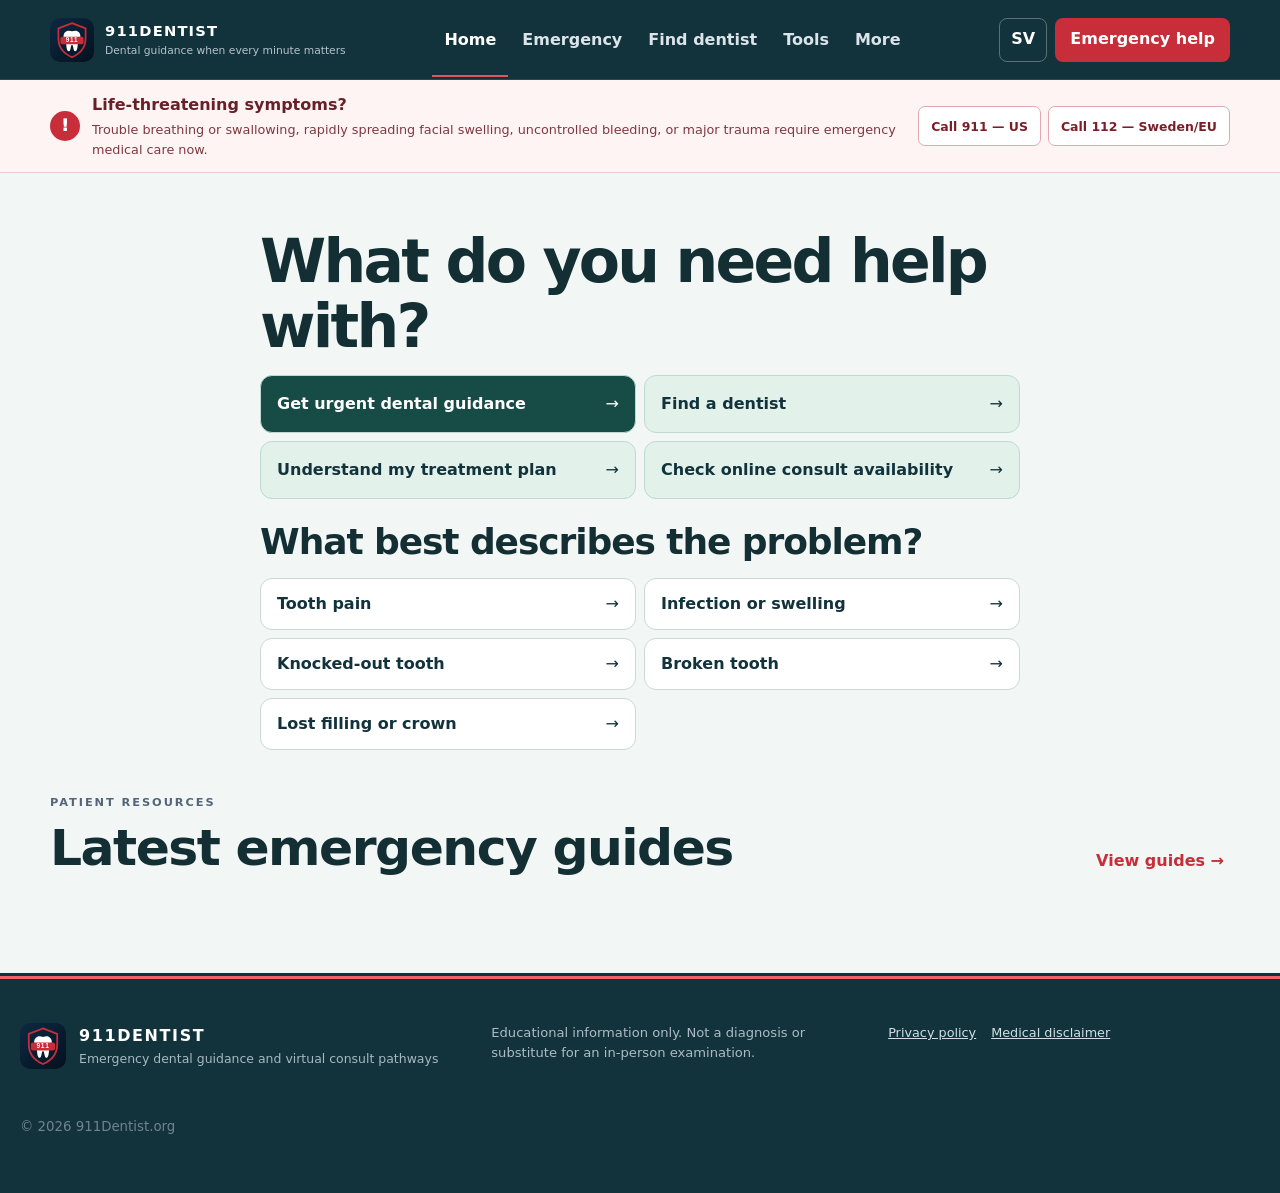
==== commit f7b2a289: "Refresh mobile visual theme and installed app updates" ====
--- a/index.html
+++ b/index.html
@@ -3,7 +3,7 @@
 <head>
   <meta charset="UTF-8">
   <meta name="viewport" content="width=device-width, initial-scale=1, viewport-fit=cover">
-  <meta name="theme-color" content="#071a2e">
+  <meta name="theme-color" content="#12333b">
   <meta name="description" content="Installable access to 911Dentist emergency dental guidance, virtual consults, second opinions, and patient resources.">
   <meta name="robots" content="noindex,follow">
   <meta name="referrer" content="strict-origin-when-cross-origin">
@@ -15,7 +15,7 @@
   <link rel="manifest" href="manifest.webmanifest">
   <link rel="icon" href="icons/icon.svg" type="image/svg+xml">
   <link rel="apple-touch-icon" sizes="180x180" href="icons/apple-touch-icon.png">
-  <link rel="stylesheet" href="styles.css">
+  <link rel="stylesheet" href="styles.css?v=7">
   <title>911Dentist — Emergency Dental Guidance</title>
 </head>
 <body>
@@ -132,6 +132,12 @@
           <p data-i18n="liveIntro">Speak with a dentist in a live video appointment.</p>
           <a class="button primary full" href="https://911dentist.org/secure-your-consultation/#vd-video-consult" data-i18n="viewLive">Check live consult availability</a>
         </article>
+        <article class="price-card">
+          <h2 data-i18n="xraySecondOpinion">X-ray Second Opinion</h2>
+          <p class="price">$29 <small data-i18n="oneTime">one-time</small></p>
+          <p data-i18n="xraySecondIntro">Ask a dentist to review your dental X-ray and your first dentist’s diagnosis or treatment plan.</p>
+          <a class="button secondary full" href="https://911dentist.org/secure-your-consultation/#vd-priority-second-opinion" data-i18n="viewXraySecond">Check second-opinion availability</a>
+        </article>
       </div>
       <p class="handoff-note" data-i18n="secureHandoffCopy">Eligibility, intake, and payment are handled on 911Dentist.org.</p>
     </section>
@@ -155,6 +161,9 @@
           <a href="https://911dentist.org/dental-cost-estimator/#insurance"><b data-i18n="insuranceTool">Estimate costs with insurance</b><span aria-hidden="true">→</span></a>
           <a href="https://911dentist.org/dental-second-opinion/"><b data-i18n="secondGuide">Read the second-opinion guide</b><span aria-hidden="true">→</span></a>
         </div>
+      <div class="button-row">
+        <a class="button secondary" href="#consult" data-view="consult" data-i18n="exploreXraySecond">See the paid X-ray second opinion</a>
+      </div>
     </section>
 
     <section id="guides" class="view section-wrap page-view" aria-labelledby="guidesTitle">
@@ -208,6 +217,6 @@
 
   <nav class="mobile-nav" aria-label="Mobile navigation"></nav>
   <div id="toast" class="toast" role="status" aria-live="polite"></div>
-  <script src="app.js" defer></script>
+  <script src="app.js?v=7" defer></script>
 </body>
 </html>
--- a/styles.css
+++ b/styles.css
@@ -96,6 +96,7 @@
 }
 
 @media (min-width: 940px) {
+  .service-grid { grid-template-columns: repeat(3, minmax(0, 1fr)); }
   .site-footer { padding-bottom: 55px; }
 }
 
@@ -103,3 +104,43 @@
   html { scroll-behavior: auto; }
   .skeleton { animation: none; }
 }
+
+/* Shared visual theme */
+:root {
+  --navy: #12333b;
+  --navy-2: #174b45;
+  --navy-3: #0f3d38;
+  --teal: #167365;
+  --paper: #f2f7f5;
+  --ink: #142f34;
+  --line: #c9dad5;
+}
+
+.site-header { background: var(--navy); }
+
+h1, h2, .condition-grid h3, .guide-body h3 {
+  font-family: inherit;
+  font-weight: 800;
+}
+
+.home-tasks .task-list:first-of-type > button {
+  min-height: 58px;
+  border-color: #bdd9d0;
+  background: #e3f1eb;
+}
+
+.home-tasks .task-list:first-of-type > button:first-child {
+  background: var(--navy-2);
+  color: #fff;
+}
+
+.home-tasks .task-list:first-of-type > button:first-child:hover {
+  background: var(--navy-3);
+}
+
+.mobile-nav button.active {
+  background: #dceee6;
+  color: #174b45;
+}
+
+.site-footer { background: var(--navy); }
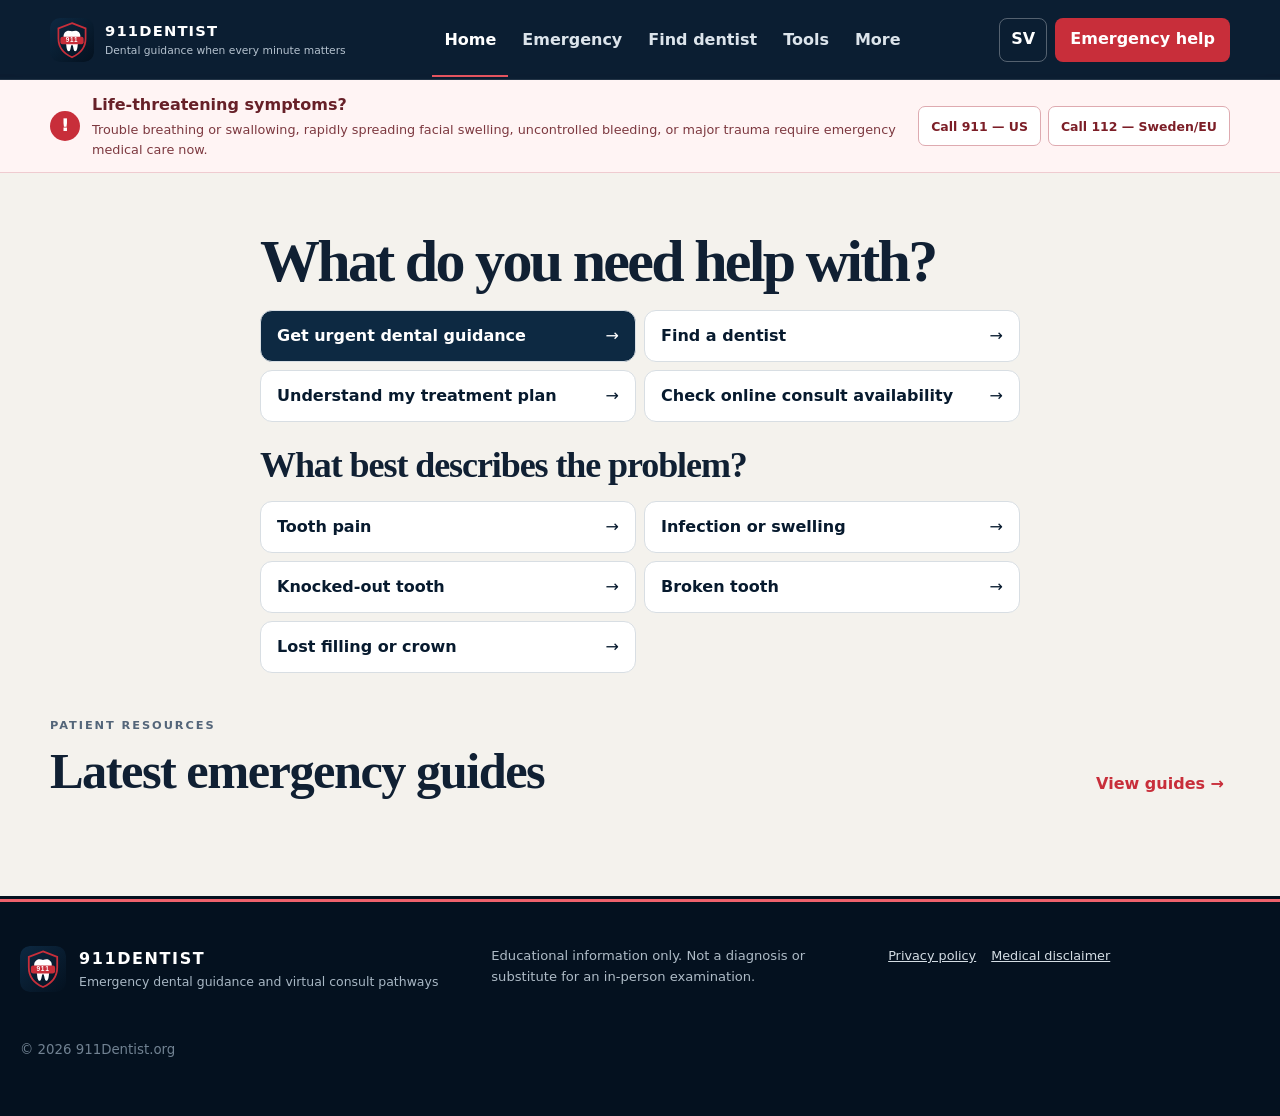
==== commit d0401a9b: "Restore original 911Dentist visual branding" ====
--- a/index.html
+++ b/index.html
@@ -3,7 +3,7 @@
 <head>
   <meta charset="UTF-8">
   <meta name="viewport" content="width=device-width, initial-scale=1, viewport-fit=cover">
-  <meta name="theme-color" content="#12333b">
+  <meta name="theme-color" content="#071a2e">
   <meta name="description" content="Installable access to 911Dentist emergency dental guidance, virtual consults, second opinions, and patient resources.">
   <meta name="robots" content="noindex,follow">
   <meta name="referrer" content="strict-origin-when-cross-origin">
@@ -15,7 +15,7 @@
   <link rel="manifest" href="manifest.webmanifest">
   <link rel="icon" href="icons/icon.svg" type="image/svg+xml">
   <link rel="apple-touch-icon" sizes="180x180" href="icons/apple-touch-icon.png">
-  <link rel="stylesheet" href="styles.css?v=7">
+  <link rel="stylesheet" href="styles.css?v=8">
   <title>911Dentist — Emergency Dental Guidance</title>
 </head>
 <body>
--- a/styles.css
+++ b/styles.css
@@ -104,43 +104,3 @@
   html { scroll-behavior: auto; }
   .skeleton { animation: none; }
 }
-
-/* Shared visual theme */
-:root {
-  --navy: #12333b;
-  --navy-2: #174b45;
-  --navy-3: #0f3d38;
-  --teal: #167365;
-  --paper: #f2f7f5;
-  --ink: #142f34;
-  --line: #c9dad5;
-}
-
-.site-header { background: var(--navy); }
-
-h1, h2, .condition-grid h3, .guide-body h3 {
-  font-family: inherit;
-  font-weight: 800;
-}
-
-.home-tasks .task-list:first-of-type > button {
-  min-height: 58px;
-  border-color: #bdd9d0;
-  background: #e3f1eb;
-}
-
-.home-tasks .task-list:first-of-type > button:first-child {
-  background: var(--navy-2);
-  color: #fff;
-}
-
-.home-tasks .task-list:first-of-type > button:first-child:hover {
-  background: var(--navy-3);
-}
-
-.mobile-nav button.active {
-  background: #dceee6;
-  color: #174b45;
-}
-
-.site-footer { background: var(--navy); }
